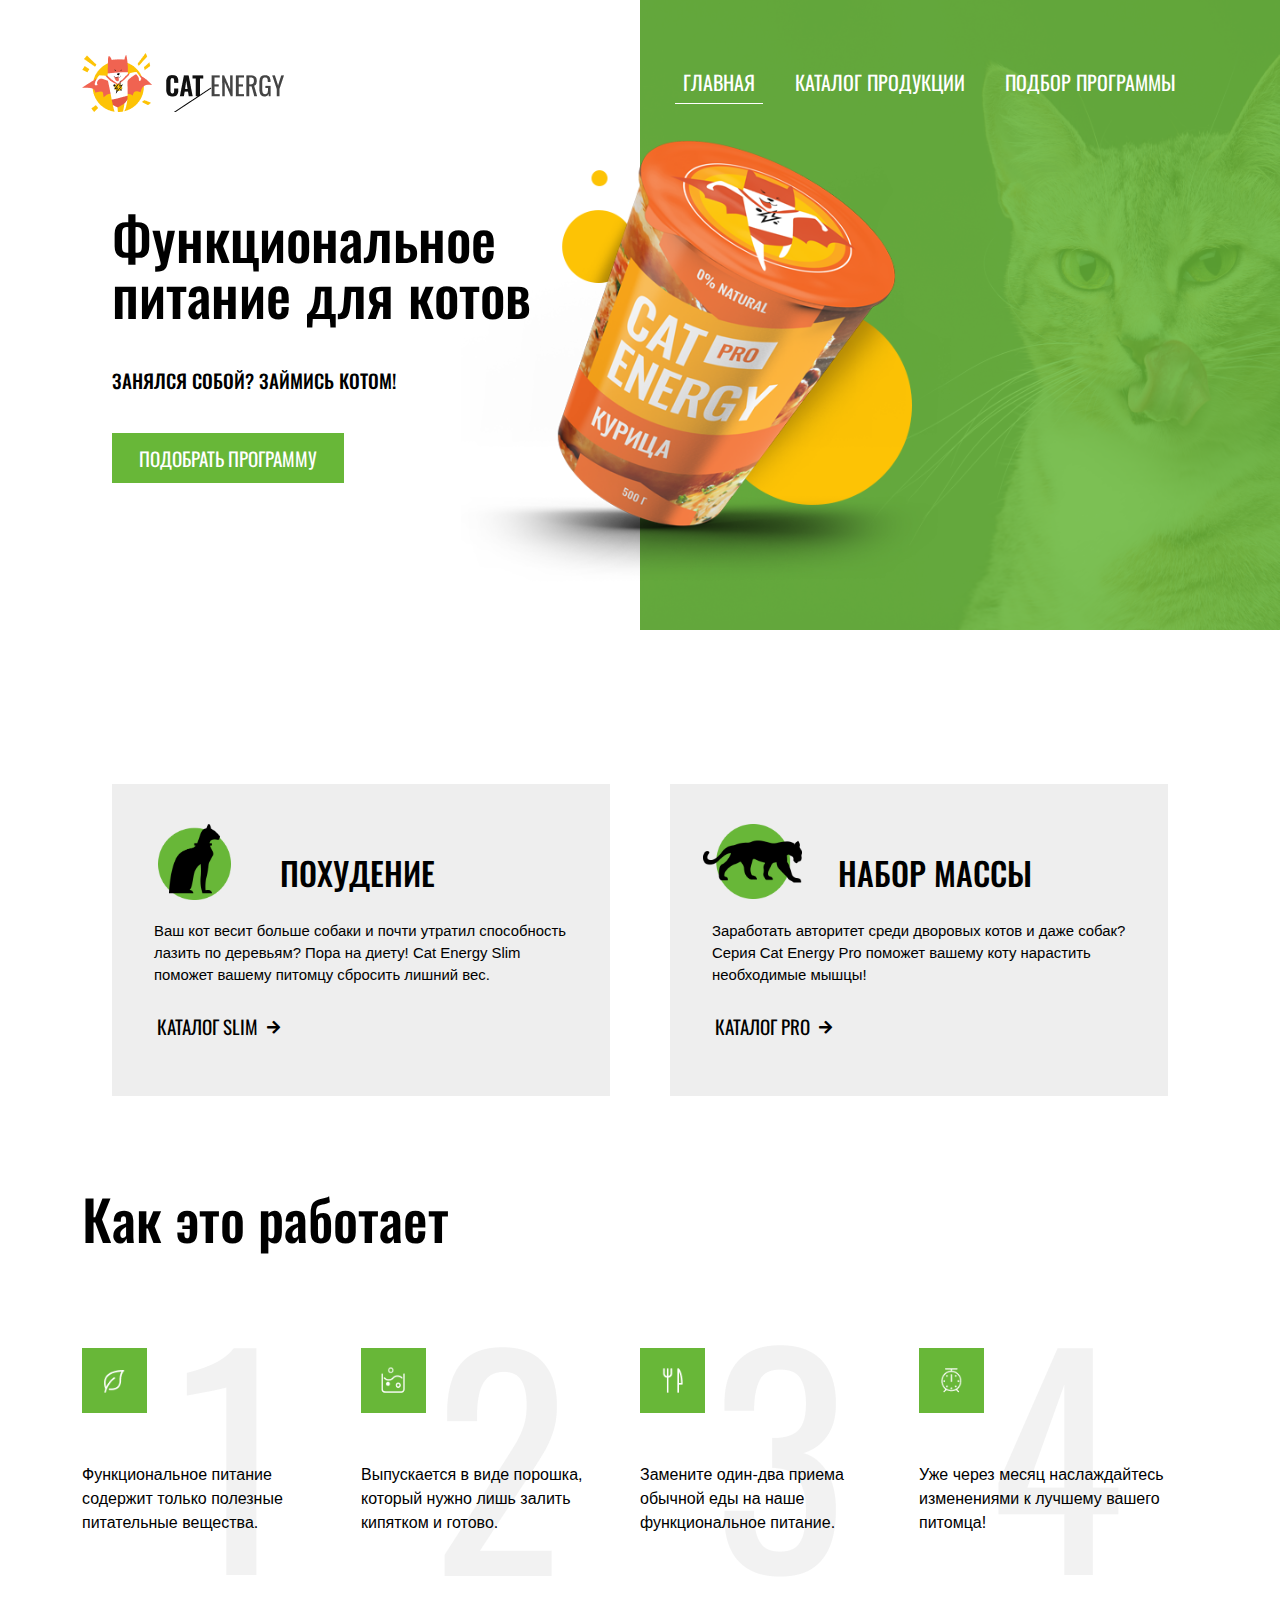
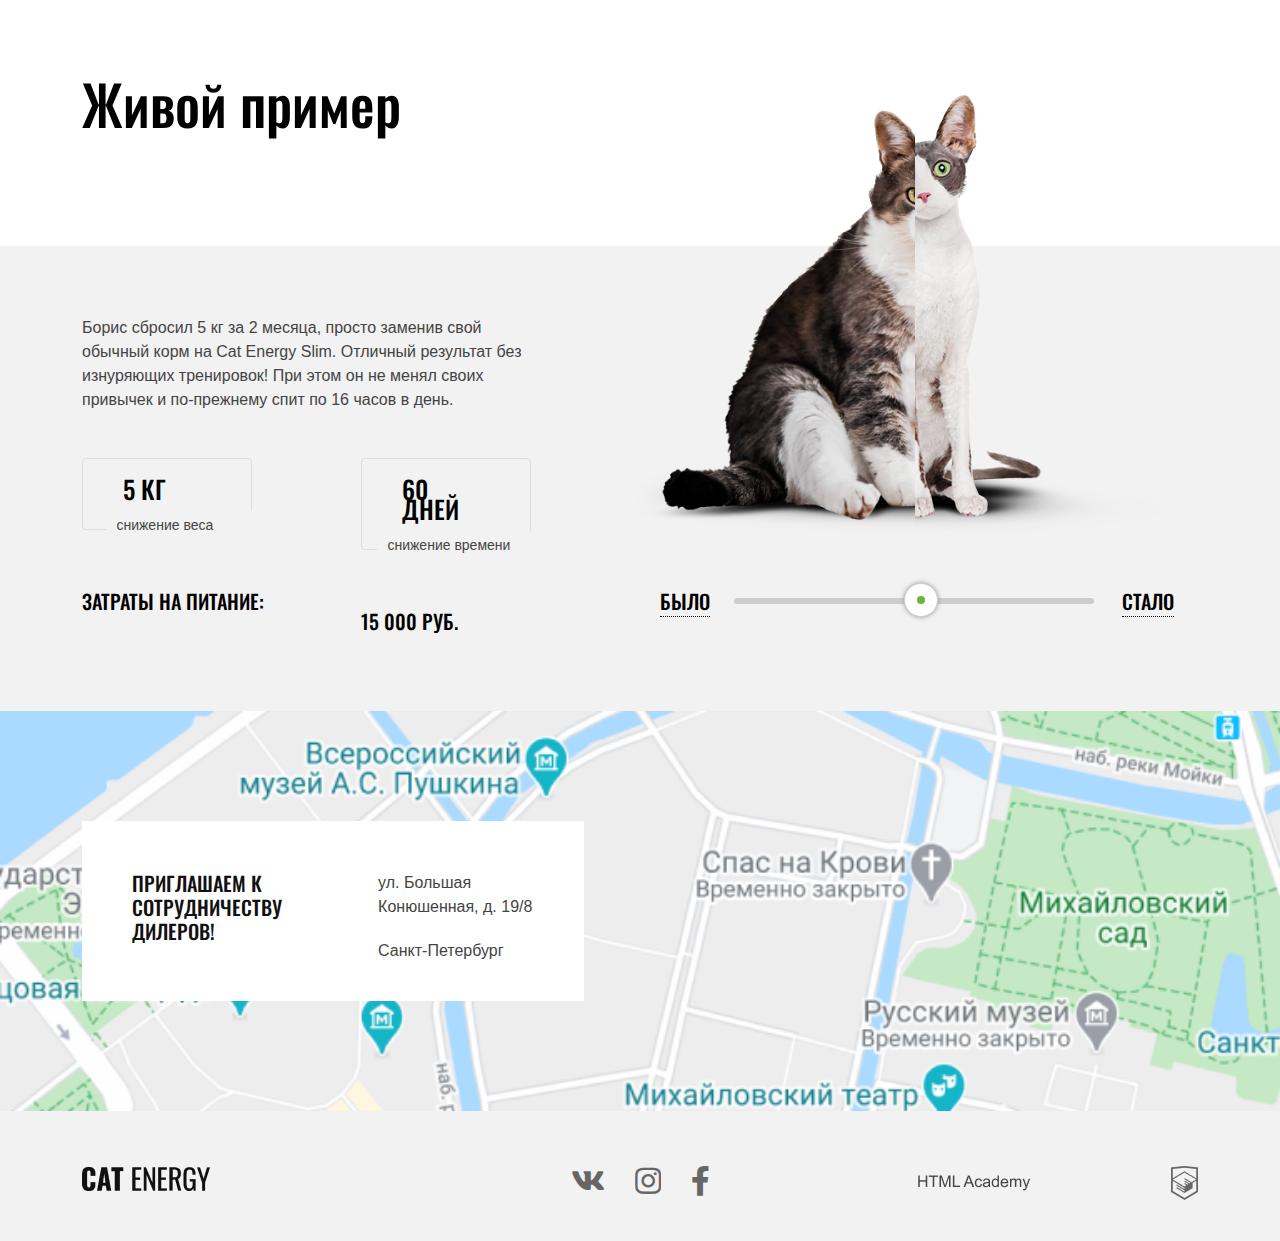
==== index.html @ 1ebdae08 "Initial commit" ====
<!DOCTYPE html>
<html lang="en">

<head>
    <meta charset="UTF-8">
    <meta http-equiv="X-UA-Compatible" content="IE=edge">
    <meta name="viewport" content="width=device-width, initial-scale=1.0">
    <title>Cat Energy</title>

    <link rel="shortcut icon" href="icon.ico" type="image/x-icon">

    <link rel="stylesheet" href="./fontawesome-free-5.15.3-web/css/all.min.css">
    <link rel="stylesheet" href="./aos/dist/aos.css">
    <link rel="stylesheet" href="./Bootstrap/css/bootstrap.min.css">
    <!-- <link rel="stylesheet" href="./css/style.css"> -->
    <link rel="stylesheet" href="./styles/main/main.css">
</head>

<body>

    <header>

        <!-- NAVIGATION BAR -->
        <nav id="nav" class="navbar navbar-expand-md navbar-light bg-light">
            <div class="container-fluid container ">

                <!-- Brand -->
                <a class="navbar-brand" href="#">
                    <img class="logo" src="./img/logo-desktop.png" alt="Free Frost">
                </a>

                <!-- Toggler/collapsibe Button -->
                <button class="navbar-toggler" type="button" data-bs-toggle="collapse" data-bs-target="#navbarNav"
                    aria-controls="navbarNav" aria-expanded="false" aria-label="Toggle navigation">
                    <div class="line-1"></div>
                    <div class="line-2"></div>
                    <div class="line-3"></div>
                </button>

                <div class="collapse navbar-collapse" id="navbarNav">
                    <ul class="navbar-nav">
                        <li class="nav-item active">
                            <a class="nav-link active" href="#"> главная </a>
                        </li>
                        <li class="nav-item">
                            <a class="nav-link" href="./catalog.html"> Каталог продукции </a>
                        </li>
                        <li class="nav-item">
                            <a class="nav-link" href="./forms.html"> подбор программы </a>
                        </li>

                    </ul>
                </div>

            </div>
        </nav>
        <!-- NAVIGATION BAR End -->
        <div class="clr"></div>

        <div class="col-md-6 header-info-block">
            <div class="container">
                <h1>
                    Функциональное <br>
                    питание для котов
                </h1>
                <h3>
                    Занялся собой? Займись котом!
                </h3>

                <button class="header-btn">подобрать программу</button>
            </div>
        </div>
        <div class="col-md-6 header-img-block">
            <img class="header-bg-cat" src="./img/header-bg-cat.png" alt="">

            <img class="header-cover" src="./img/header-cover.png" alt="">

            <img class="header-can" src="./img/index-can-tablet 1.png" alt="">
        </div>
        <div class="clr"></div>
    </header>

    <main>
        <div class="container">
            <div class="col-md-6 card-md-6">
                <div class="catalog-card">
                    <div class="container">
                        <div class="col-sm-3">
                            <img id="sitting-cat" src="./img/sitting-cat.png" alt="">
                        </div>
                        <div class="col-sm-9">
                            <h2>похудение</h2>
                        </div>
                        <p> Ваш кот весит больше собаки и почти утратил способность
                            лазить по деревьям? Пора на диету! Cat Energy Slim поможет
                            вашему питомцу сбросить лишний вес.</p>

                        <button> каталог slim <i class="fas fa-arrow-right"></i> </button>
                    </div>
                </div>
            </div>

            <div class="col-md-6 card-md-6">
                <div class="catalog-card">
                    <div class="container">
                        <div class="col-sm-3">
                            <img class="bars" src="./img/bars.png" alt="">
                        </div>
                        <div class="col-sm-9">
                            <h2>набор массы</h2>
                        </div>
                        <p> Заработать авторитет среди дворовых котов и даже собак?
                            Серия Cat Energy Pro поможет вашему коту нарастить
                            необходимые мышцы!</p>

                        <button> каталог pro <i class="fas fa-arrow-right"></i> </button>
                    </div>
                </div>
            </div>

            <div class="clr"></div>

            <h2>Как это работает</h2>

            <div class="col-md-3">
                <div class="card-md-3 card-md-3-1 ">
                    <img src="./img/leaf-sq.png" alt="">

                    <p>
                        Функциональное питание
                        содержит только полезные
                        питательные вещества.
                    </p>
                </div>
            </div>
            <div class="col-md-3">
                <div class="card-md-3 card-md-3-2">
                    <img src="./img/water-sq.png" alt="">

                    <p>
                        Выпускается в виде порошка,
                        который нужно лишь залить
                        кипятком и готово.
                    </p>
                </div>
            </div>
            <div class="col-md-3">
                <div class="card-md-3 card-md-3-3">
                    <img src="./img/knife-sq.png" alt="">

                    <p>
                        Замените один-два приема
                        обычной еды на наше
                        функциональное питание.
                    </p>
                </div>
            </div>
            <div class="col-md-3">
                <div class="card-md-3 card-md-3-4">
                    <img src="./img/clock-sq.png" alt="">

                    <p>
                        Уже через месяц наслаждайтесь
                        изменениями к лучшему
                        вашего питомца!
                    </p>
                </div>
            </div>

            <div class="clr"></div>

            <h2>Живой пример</h2>

        </div>

        <div class="subfooter">
            <div class="container">

                <div class="col-md-6 block-1">
                    <p>
                        Борис сбросил 5 кг за 2 месяца, просто заменив свой
                        обычный корм на Cat Energy Slim. Отличный результат
                        без изнуряющих тренировок! При этом он не менял своих
                        привычек и по-прежнему спит по 16 часов в день.
                    </p>

                    <div class="subfooter-h3">
                        <h3 class="h3">5 КГ</h3>
                        <p class="snijeniye-vesa-p">снижение веса</p>
                        <h4>ЗАТРАТЫ НА ПИТАНИЕ:</h4>

                    </div>
                    <div class="subfooter-h3">
                        <h3>60 ДНЕЙ</h3>
                        <p>снижение времени</p>
                        <h4 class="subfooter-h4">15 000 РУБ.</h4>
                    </div>
                </div>

                <div class="col-md-6 half-cats-block">
                    <img class="half-cats" src="./img/half-cats-tablet.png" alt="">

                    <h4 class="bilo">было</h4>

                    <div class="line">
                    </div>
                    <div class="circle">
                        <div class="dot"></div>
                    </div>
                    <h4>стало</h4>

                </div>

            </div>
        </div>

        <div class="clr"></div>

        <div class="map">
            <div class="container">
                <div class="col-md-6">
                    <div class="map-card">
                        <h4>
                            приглашаем
                            к сотрудничеству
                            дилеров!
                        </h4>
                        <p>
                            ул. Большая
                            Конюшенная, д. 19/8
                        </p>
                        <p>Санкт-Петербург</p>
                    </div>
                </div>
                <img class="map-pin" src="./img/map pin.png.png" alt="">
            </div>
        </div>
        <div class="clr"></div>
    </main>

    <footer class="footer">
        <div class="container">
            <div class="col-md-4">
                <img src="./img/footer-logo 2.png" alt="">
            </div>
            <div class="col-md-4 footer-icon-block">
                <div class="icons">
                    <a href="#!">
                        <i class="fab fa-vk"></i>
                    </a>
                    <a href="#!">
                        <i class="fab fa-instagram"></i>
                    </a>
                    <a href="#!">
                        <i class="fab fa-facebook-f"></i>
                    </a>
                </div>
            </div>
            <div class="col-md-4 footer-logo-block">
                <img src="./img/logo_html.png" alt="">
            </div>
        </div>
    </footer>

    <script src="./aos/dist/aos.js"></script>
    <script src="./Bootstrap/js/bootstrap.min.js"></script>
    <script src="./js/main.js"></script>
</body>

</html>
---- styles/main/main.css ----
@import url("https://fonts.googleapis.com/css2?family=Oswald&display=swap");
* {
  font-family: Arial, Helvetica, sans-serif;
  margin: 0;
  padding: 0;
  -webkit-box-sizing: border-box;
          box-sizing: border-box;
  overflow-x: hidden !important;
}

html,
body {
  overflow-x: hidden !important;
}

body {
  font-family: 'Oswald', sans-serif !important;
  background-color: #fff;
  color: #000000 !important;
}

.col-md-3,
.col-md-4,
.col-md-6,
.col-md-9,
.col-sm-3,
.col-sm-6,
.col-sm-9 {
  float: left;
}

.clr {
  clear: both;
}

a {
  text-decoration: none !important;
}

/* ====  SCROLLBAR === */
::-webkit-scrollbar {
  width: 8px;
}

/* Track */
::-webkit-scrollbar-track {
  background: #F2F2F2;
}

/* Handle */
::-webkit-scrollbar-thumb {
  background: #6cf218;
  border-radius: 3.5px;
  -webkit-box-shadow: 0 0 5px #444444;
          box-shadow: 0 0 5px #444444;
}

/* Handle on hover */
::-webkit-scrollbar-thumb:hover {
  background: #68B738;
  cursor: pointer;
  -webkit-transition: 0.3s ease;
  transition: 0.3s ease;
}

.navbar-expand-md .navbar-nav {
  -webkit-box-orient: horizontal !important;
  -webkit-box-direction: normal !important;
      -ms-flex-direction: row !important;
          flex-direction: row !important;
}

#nav {
  width: 100%;
  background: transparent !important;
  position: absolute;
  z-index: 2;
}

.navbar-brand {
  margin: 40px auto;
  -webkit-transition: .3s ease;
  transition: .3s ease;
}

.navbar-brand:hover {
  opacity: .8;
}

.navbar-brand:focus {
  opacity: .6;
}

#navbarNav {
  margin-left: 36%;
}

.nav-link {
  text-transform: uppercase;
  color: #fff !important;
  font-family: 'Oswald', sans-serif;
  font-size: 20px;
  line-height: 30px;
  margin: 0 18px;
  -webkit-transition: .3s ease;
  transition: .3s ease;
}

.nav-link.active {
  border-bottom: 2px solid #fff;
}

.nav-link:hover {
  opacity: .6;
}

.line-1,
.line-2,
.line-3 {
  -webkit-transition: .3s ease;
  transition: .3s ease;
  width: 28px;
  height: 2px;
  background-color: #000000;
  margin: 7px 0;
}

h1 {
  font-size: 60px;
  font-family: 'Oswald', sans-serif;
  line-height: 60px;
  padding: 225px 0 40px 190px;
}

.col-md-6 h3 {
  font-size: 20px;
  font-family: 'Oswald', sans-serif;
  line-height: 20px;
  text-transform: uppercase;
  padding: 0 0 50px 190px;
}

.header-btn {
  color: #fff;
  cursor: pointer;
  font-size: 20px;
  line-height: 20px;
  font-family: 'Oswald', sans-serif;
  padding: 14px 26px;
  text-transform: uppercase;
  border: 1px solid #68B738;
  background-color: #68B738;
  margin: 0 0 0 190px;
  -webkit-transition: .3s ease;
  transition: .3s ease;
}

.header-btn:hover {
  background-color: #fff;
  color: #68B738;
}

.col-md-6 img {
  width: 100%;
  height: 690px;
}

.header-cover {
  margin-top: -715px;
}

.header-can {
  position: absolute;
  width: 550px !important;
  height: auto !important;
  z-index: 2;
  top: 180px;
  left: 39%;
}

/* Main Part Starts here */
main {
  margin-top: 100px;
}

.card-md-6 {
  padding: 30px;
}

.catalog-card {
  position: relative;
  background-color: #eee;
  padding: 40px 15px 50px;
}

.catalog-card > div > p {
  width: 100%;
  font-size: 16px;
  line-height: 24px;
  padding: 20px 40px;
  margin: 0;
}

.catalog-card > div > button {
  font-size: 20px;
  line-height: 24px;
  text-transform: uppercase;
  font-family: 'Oswald', sans-serif;
  padding: 8px 30px 8px 0;
  margin: 0 40px;
  background-color: transparent;
  border: none;
  outline: none;
  -webkit-transition: .3s ease;
  transition: .3s ease;
}

.catalog-card > div > button:hover .fa-arrow-right {
  padding: 0 0px 0 20px;
}

.catalog-card > div > button:focus {
  opacity: .6;
}

.fa-arrow-right {
  font-size: 15px;
  padding: 0 15px 0 5px;
  -webkit-transition: .3s ease;
  transition: .3s ease;
}

.col-sm-3 > img {
  height: auto !important;
  width: 90% !important;
  display: block;
  margin: 0 auto;
}

#sitting-cat {
  width: 65% !important;
}

.col-sm-9 > h2 {
  padding: 30px 0 0 30px;
  text-transform: uppercase;
  overflow: hidden;
  font-family: 'Oswald', sans-serif;
}

main > div > h2 {
  margin: 50px 0;
  padding: 15px 0;
  font-size: 60px;
  line-height: 60px;
  overflow: hidden;
  font-family: 'Oswald', sans-serif;
}

.card-md-3 {
  background-repeat: no-repeat;
  background-position: center center;
  height: 300px;
}

.card-md-3 > img {
  width: 65px;
  margin: 37px 0;
}

.card-md-3 > p {
  line-height: 24px;
  color: #000;
  margin: 13px 0 0;
  width: 75%;
}

.card-md-3-1 {
  background-image: url(../../img/1.png);
}

.card-md-3-2 {
  background-image: url(../../img/2.png);
}

.card-md-3-3 {
  background-image: url(../../img/3.png);
}

.card-md-3-4 {
  background-image: url(../../img/4.png);
}

/* Subfooter */
.subfooter {
  /* height: 450px; */
  background: #F2F2F2;
  margin-top: 50px;
}

.block-1 {
  /* Subfooter > block-1 */
  padding: 70px 0;
}

.block-1 p {
  width: 70%;
  color: #444444;
  font-size: 16px;
  line-height: 24px;
}

.subfooter-h3 {
  width: 50%;
  float: left;
  margin-top: 30px;
}

.subfooter-h3 > h3 {
  margin: 0;
  width: 170px;
  font-size: 30px;
  border-radius: 4px;
  display: inline-block;
  padding: 20px 33px 30px;
  border: 1px solid #ddd;
  font-family: 'Oswald', sans-serif;
}

.subfooter-h3 > p {
  font-size: 14px;
  background-color: #F2F2F2;
  margin: -20px 0 50px -158px;
  padding: 2px 10px;
  display: -webkit-inline-box;
  display: -ms-inline-flexbox;
  display: inline-flex;
}

.subfooter-h3 > h4 {
  font-size: 20px;
  font-family: 'Oswald', sans-serif;
  overflow: hidden;
}

.h3 {
  /* subfooter > h3 '5 KG' */
  padding: 20px 60px 30px !important;
}

.snijeniye-vesa-p {
  margin: -20px 0 50px -150px !important;
}

.half-cats-block > h4 {
  font-size: 20px;
  line-height: 30px;
  margin: 340px 20px 0;
  display: inline-block;
  text-transform: uppercase;
  border-bottom: 1px dotted #000;
  font-family: 'Oswald', sans-serif;
}

.bilo {
  margin: 340px 20px 0 70px !important;
}

.line {
  width: 360px;
  height: 6px;
  border-radius: 6px;
  display: inline-block;
  background-color: #CDCDCD;
  margin-bottom: 13px;
}

.circle {
  width: 34px;
  height: 34px;
  border-radius: 50%;
  display: inline-block;
  background-color: #fff;
  border: 1px solid #CDCDCD;
  -webkit-box-shadow: 0 0 5px #999;
          box-shadow: 0 0 5px #999;
  margin: 0 160px 0 -195px;
}

.dot {
  width: 8px;
  height: 8px;
  margin: 12px auto;
  border-radius: 50%;
  background-color: #68B738;
}

.half-cats {
  position: absolute;
  margin: -180px 0 0;
  width: 650px !important;
  height: auto !important;
}

.map {
  height: 400px;
  background-repeat: no-repeat;
  background-size: cover;
  background-image: url(../../img/tablet-map.png);
}

.map-card {
  width: 90%;
  height: 180px;
  background-color: #fff;
  margin-top: 110px;
}

.map-card > h4 {
  width: 50%;
  float: left;
  color: #111;
  font-size: 20px;
  overflow: hidden;
  padding: 50px 50px 0;
  text-transform: uppercase;
  font-family: 'Oswald', sans-serif;
}

.map-card > p {
  color: #444444;
  padding: 50px 60px 20px 70px;
  margin-bottom: -50px;
}

.map-pin {
  display: none;
}

/* Main Part Ends here */
/* Footer */
footer {
  height: 150px;
  background-color: #F2F2F2;
  padding: 55px 0;
}

.icons {
  display: -webkit-box;
  display: -ms-flexbox;
  display: flex;
  -webkit-box-pack: center;
      -ms-flex-pack: center;
          justify-content: center;
}

.icons > a > i {
  color: #666666;
  font-size: 30px;
  margin: 0 15px;
  -webkit-transition: 0.3s ease;
  transition: 0.3s ease;
}

.icons > a > i:hover {
  color: #68B738;
}

.icons > a > i:focus {
  color: #111;
}

.footer-logo-block {
  display: -webkit-box;
  display: -ms-flexbox;
  display: flex;
  -webkit-box-pack: end;
      -ms-flex-pack: end;
          justify-content: flex-end;
}

/* Footer End */
/* Desktop version end */
/* --- RESPONSIVE --- */
/* desktop -v */
/* min-width: 1200px */
@media only screen and (max-width: 1399px) {
  /* Navbar */
  #navbarNav {
    margin-left: 34%;
  }
  .nav-link {
    font-size: 20px;
    line-height: 25px;
    margin: 0 12px;
  }
  .nav-link.active {
    border-bottom: 1px solid #fff;
  }
  /* Home */
  h1 {
    font-size: 56px;
    line-height: 56px;
    padding: 210px 0 40px 100px;
  }
  .col-md-6 h3 {
    font-size: 19px;
    padding: 0 0 35px 100px;
  }
  .col-md-6 img {
    width: 100%;
    height: 630px;
  }
  .header-btn {
    font-size: 19px;
    margin: 0 0 0 100px;
  }
  .header-cover {
    margin-top: -656px;
  }
  .header-can {
    width: 490px !important;
    top: 140px;
    left: 36%;
  }
  .catalog-card > div > p {
    font-size: 14.9px;
    line-height: 22px;
    padding: 20px 15px;
  }
  .catalog-card > div > button {
    font-size: 19px;
    margin: 0 18px;
  }
  main > div > h2 {
    font-size: 55px;
    line-height: 55px;
    overflow: hidden !important;
  }
  .card-md-3 > p {
    width: 90%;
  }
  .subfooter-h3 h3 {
    font-size: 25px !important;
    padding: 20px 40px 30px !important;
  }
  .block-1 > p {
    width: 80%;
  }
  .half-cats {
    margin: -170px 0 0 -25px;
    width: 600px !important;
  }
  .bilo {
    margin: 340px 20px 0 !important;
  }
  .map-card > p {
    padding: 50px 45px 20px;
  }
  footer {
    overflow: hidden;
    height: 130px;
    padding: 55px 0;
  }
}

/* desktop -v end*/
/* netbook -v */
@media only screen and (max-width: 1199px) {
  .navbar-brand {
    padding: 0 50px 0 0 !important;
  }
  #navbarNav {
    margin-left: 25%;
  }
  .nav-link {
    font-size: 18px;
    margin: 0px 5px;
  }
  /* home */
  h1 {
    font-size: 50px;
    line-height: 50px;
    padding: 200px 0 40px 50px;
  }
  .col-md-6 h3 {
    font-size: 18px;
    padding: 0 0 30px 50px;
  }
  .col-md-6 img {
    height: 570px;
  }
  .header-btn {
    font-size: 18px;
    margin: 0 0 0 50px;
  }
  .header-can {
    width: 475px !important;
    top: 130px;
    left: 35%;
  }
  .header-cover {
    margin-top: -596px;
  }
  /* MAIN */
  main {
    margin-top: 70px;
  }
  .card-md-6 {
    padding: 20px 15px;
  }
  .catalog-card {
    padding: 20px 10px 30px;
  }
  #sitting-cat {
    width: 71% !important;
  }
  .col-sm-3 {
    width: 30% !important;
  }
  .col-sm-3 > img {
    width: 100% !important;
  }
  .col-sm-9 {
    width: 70% !important;
  }
  .catalog-card > div > p {
    font-size: 13.5px;
    line-height: 21px;
    padding: 20px 10px;
  }
  .card-md-3 > p {
    width: 95%;
  }
  .block-1 {
    padding: 50px 0;
  }
  .block-1 > p {
    width: 90%;
  }
  .half-cats {
    margin: -130px 0 0 -34px;
    width: 520px !important;
  }
  .half-cats-block > h4 {
    margin: 320px 15px 0;
  }
  .bilo {
    margin: 300px 15px 0 !important;
  }
  .line {
    width: 290px;
  }
  .circle {
    width: 30px;
    height: 30px;
    margin: 0 130px 0 -165px;
  }
  .dot {
    margin: 10px auto;
  }
  .map-card > h4 {
    padding: 50px 40px 0;
  }
  .map-card > p {
    padding: 50px 25px 20px;
  }
}

/* netbook -v end*/
@media only screen and (max-width: 991px) {
  .navbar-brand {
    margin: 13px 0;
    padding: 0 !important;
  }
  .logo {
    width: 75%;
  }
  #navbarNav {
    margin-left: 6%;
  }
  .nav-link {
    -webkit-transition: .3s ease;
    transition: .3s ease;
    color: #000000 !important;
  }
  .nav-link.active {
    border-bottom: 1px solid #68B738;
  }
  .col-md-6 {
    width: 100%;
  }
  .col-md-6 h3 {
    font-size: 20px;
    padding: 0 0 50px 100px;
  }
  h1 {
    font-size: 60px;
    line-height: 60px;
    padding: 140px 0 40px 100px;
  }
  .header-btn {
    font-size: 20px;
    margin: 0 0 430px 100px;
  }
  .header-cover,
  .header-bg-cat {
    display: none;
  }
  .header-can {
    width: 575px !important;
    top: 470px;
    left: 15%;
  }
  #sitting-cat {
    width: 25% !important;
    position: absolute;
    right: 40px;
    top: 70px;
  }
  .col-sm-3 > img {
    position: absolute;
    right: 15px;
    top: 70px;
    width: 33% !important;
  }
  .col-sm-9 > h2 {
    padding: 30px 0 0 50px;
    font-size: 36px;
  }
  .catalog-card > div > p {
    font-size: 16px;
    line-height: 24px;
    padding: 20px 50px;
    width: 76%;
  }
  .catalog-card > div > button {
    font-size: 20px;
    line-height: 30px;
    margin: 15px 50px;
  }
  main > div > h2 {
    font-size: 60px;
    line-height: 60px;
    margin: 50px 15px;
  }
  .col-md-3 {
    width: 50%;
    padding: 15px;
  }
  .col-md-3 img {
    width: 80px;
  }
  .card-md-3 > p {
    width: 77%;
  }
  .subfooter {
    position: relative;
    background-color: transparent;
  }
  .subfooter-h3 {
    width: 33%;
  }
  .subfooter-h3 > p {
    background-color: #fff;
  }
  .subfooter-h3 > h4 {
    position: absolute;
    top: 120px;
    right: 50px;
  }
  .subfooter-h3 .subfooter-h4 {
    top: 150px;
  }
  .block-1 {
    padding: 0px 0 90px;
  }
  .half-cats {
    margin: -130px 0 0 12.5%;
  }
  .half-cats-block > h4 {
    margin: 300px 15px 60px;
  }
  .bilo {
    margin: 0 15px 60px !important;
  }
  .line {
    width: 75%;
    margin: 0px 0 70px;
  }
  .circle {
    margin: 0 33% 58px -38%;
  }
  .map {
    height: 580px;
    position: relative;
    background-position: bottom right;
  }
  .map-card {
    position: absolute;
    width: 100%;
    top: 0;
    left: 0%;
    margin: 0;
  }
  .map-card > h4 {
    width: 27%;
  }
  .map-card > p {
    width: 27%;
    margin-left: 69%;
    text-align: right;
  }
  .map-pin {
    position: absolute;
    display: block;
    top: 300px;
    left: 30%;
  }
  .icons > a > i {
    font-size: 26px;
    margin: 0 10px;
  }
}

@media only screen and (max-width: 767px) {
  #nav {
    background: #fff !important;
    z-index: 3;
  }
  .logo {
    width: 100%;
  }
  .navbar-toggler {
    padding: 0.25rem 0.75rem;
    border-radius: 0.3rem;
    -webkit-box-shadow: none !important;
            box-shadow: none !important;
    border: 1px solid #fff !important;
    overflow: hidden;
    -webkit-transition: .3s ease;
    transition: .3s ease;
  }
  .navbar-toggler:hover {
    border: 1px solid #68B738 !important;
  }
  .navbar-toggler:hover > .line-1 {
    -webkit-transform: rotate(-20deg) translate(-3px, 3px);
            transform: rotate(-20deg) translate(-3px, 3px);
  }
  .navbar-toggler:hover > .line-2 {
    -webkit-transform: translateX(5px);
            transform: translateX(5px);
  }
  .navbar-toggler:hover > .line-3 {
    -webkit-transform: rotate(20deg) translate(-3px, -3px);
            transform: rotate(20deg) translate(-3px, -3px);
  }
  .navbar-toggler.active {
    border: 1px solid #000000 !important;
  }
  .navbar-toggler.active > .line-1 {
    -webkit-transform: rotate(-45deg) translate(-6px, 6px);
            transform: rotate(-45deg) translate(-6px, 6px);
  }
  .navbar-toggler.active > .line-2 {
    -webkit-transform: translateX(35px);
            transform: translateX(35px);
    opacity: 0;
  }
  .navbar-toggler.active > .line-3 {
    -webkit-transform: rotate(45deg) translate(-6px, -6px);
            transform: rotate(45deg) translate(-6px, -6px);
  }
  .navbar-nav {
    display: block;
  }
  .nav-item {
    text-align: center;
  }
  .header-info-block {
    top: 100px;
    position: absolute;
    z-index: 2;
  }
  h1 {
    font-size: 50px;
    line-height: 50px;
    padding: 40px 0 40px;
    text-align: center;
    color: #fff;
  }
  .col-md-6 h3 {
    font-size: 19px;
    padding: 0 0 50px;
    color: #fff;
    text-align: center;
  }
  .header-img-block {
    overflow: hidden;
  }
  .header-can {
    top: 340px;
    width: 64% !important;
  }
}

@media only screen and (max-width: 767px) and (max-width: 700px) {
  .header-can {
    width: 70% !important;
  }
}

@media only screen and (max-width: 767px) and (max-width: 638px) {
  .header-can {
    width: 77% !important;
    left: 10%;
  }
}

@media only screen and (max-width: 767px) {
  .header-cover,
  .header-bg-cat {
    display: block;
  }
  .header-btn {
    margin: 420px auto 0;
    width: 100%;
  }
  main {
    margin-top: 310px;
  }
  .card-md-6 {
    padding: 20px 0;
  }
  .col-sm-3 > img {
    width: 90% !important;
    position: static;
  }
  #sitting-cat {
    position: static;
    width: 85px !important;
    right: 30px;
    top: 70px;
  }
  .col-sm-9 > h2 {
    padding: 27px 0 0 30px;
    font-size: 27px;
  }
  .catalog-card > div > p {
    padding: 20px 30px 10px;
    width: 100%;
  }
  .catalog-card > div > button {
    font-size: 20px;
    line-height: 30px;
    margin: 0px 30px;
  }
  main > div > h2 {
    font-size: 48px;
    line-height: 48px;
    margin: 20px 0px;
  }
  .card-md-3-1,
  .card-md-3-2,
  .card-md-3-3,
  .card-md-3-4 {
    height: auto;
    background-image: none;
  }
  .card-md-3-1 > p,
  .card-md-3-2 > p,
  .card-md-3-3 > p,
  .card-md-3-4 > p {
    float: right;
    padding-right: 60px;
  }
  .col-md-3 {
    width: 100%;
    padding: 10px 0;
  }
  .col-md-3 img {
    width: 70px;
    margin: 0;
  }
  .subfooter {
    background-color: #F2F2F2;
    margin-top: 0;
    padding: 30px 0;
  }
  .subfooter-h3 {
    width: 45%;
  }
  .subfooter-h3 > h3 {
    color: #000000;
  }
  .subfooter-h3 > p {
    background-color: #F2F2F2;
    margin: -20px 0 25px -158px;
  }
  .subfooter-h3 > h4 {
    position: static;
  }
  .snijeniye-vesa-p {
    margin: -20px 0 25px -150px !important;
  }
  .line {
    width: 66%;
    margin: 0px 0 40px;
  }
  .half-cats-block > h4 {
    margin: 330px 15px 30px;
  }
  .bilo {
    margin: 0 15px 30px !important;
  }
  .circle {
    margin: 0 33% 30px -38%;
  }
  .half-cats {
    margin: -70px auto 0;
    width: 500px !important;
  }
  .map {
    height: 470px;
  }
  .map-pin {
    display: none;
  }
  .map-card {
    height: 110px;
    overflow: hidden;
  }
  .map-card > h4 {
    width: 40%;
    padding: 20px 60px 0;
  }
  .map-card > p {
    padding: 15px 25px 45px;
    width: 33%;
    margin-left: 63%;
  }
}

@media only screen and (max-width: 767px) and (max-width: 620px) {
  .map-card > h4 {
    width: 42%;
  }
  .map-card > p {
    width: 36%;
    margin-left: 60%;
  }
}

@media only screen and (max-width: 767px) {
  footer {
    height: auto;
    padding: 10px 0;
  }
  .col-md-4 {
    width: 100%;
    padding: 25px 0;
    display: -webkit-box;
    display: -ms-flexbox;
    display: flex;
    -webkit-box-pack: center;
        -ms-flex-pack: center;
            justify-content: center;
    -webkit-box-align: center;
        -ms-flex-align: center;
            align-items: center;
  }
  .footer-icon-block {
    border-top: 1px solid #D9D9D9;
    border-bottom: 1px solid #D9D9D9;
  }
  .icons > a > i {
    margin: 0 20px;
  }
}

@media only screen and (max-width: 576px) {
  .header-can {
    width: 85% !important;
    left: 3%;
  }
  .col-sm-3 > img {
    width: 100% !important;
  }
  #sitting-cat {
    width: 76% !important;
  }
  .card-md-3 > p {
    padding-right: 0;
  }
  .subfooter-h3 > h4 {
    text-align: center;
  }
  .subfooter-h3 > h3 {
    margin: 0 0 0 33px;
  }
  .half-cats {
    width: 70% !important;
    margin-left: 10%;
  }
  .half-cats-block > h4,
  .bilo {
    margin: 250px 15px 0 !important;
    font-size: 16px;
  }
  .line {
    width: 70%;
    margin: 0px 0 13px;
  }
  .circle {
    margin: 0 30% 1px -39%;
  }
  .map-card > h4 {
    width: 33%;
    padding: 20px 0 0 4%;
    font-size: 19px;
  }
  .map-card > p {
    width: 35%;
    margin-left: 66%;
    padding: 20px 20px 35px 0;
    font-size: 15px;
  }
}

@media only screen and (max-width: 576px) and (max-width: 490px) {
  h1 {
    font-size: 40px;
    line-height: 40px;
    padding: 50px 0 40px;
  }
  .col-md-6 h3 {
    font-size: 16px;
  }
  .header-can {
    width: 90% !important;
    left: 2%;
    top: 320px;
  }
  .header-btn {
    margin: 365px auto 0;
  }
  main {
    margin-top: 250px;
  }
  .col-sm-9 > h2 {
    font-size: 24px;
  }
  .catalog-card > div > p {
    padding: 20px 0px 10px;
  }
  .catalog-card > div > button {
    margin: 0;
  }
  main > div > h2 {
    font-size: 36px;
    line-height: 36px;
  }
  .card-md-3 > p {
    line-height: 22px;
    font-size: 16px;
    padding: 0;
    margin: 0;
    width: 75%;
  }
  .subfooter-h3 > p {
    font-size: 13px;
    line-height: 13px;
    text-align: center;
    width: 100%;
    padding: 0px 15px 0 30px;
    overflow: hidden;
  }
  .subfooter-h3 > h4 {
    font-size: 16px;
    text-align: center;
  }
  .subfooter-h3 h3 {
    font-size: 22px !important;
    padding: 15px 0px 20px !important;
    margin: 0 0 0 10px;
    width: 135px;
  }
  .half-cats {
    width: 85% !important;
    margin-left: 8%;
  }
  .half-cats-block > h4,
  .bilo {
    margin: 250px 5px 0 !important;
  }
  .map-card > h4 {
    width: 40%;
    padding: 23px 0 0 4%;
    font-size: 18px;
  }
  .map-card > p {
    width: 43%;
    margin-left: 55%;
    line-height: 15px;
    padding: 25px 20px 35px 0;
  }
}

@media only screen and (max-width: 576px) and (max-width: 399px) {
  .header-can {
    width: 100% !important;
    left: -5%;
  }
  .header-btn {
    margin: 325px auto 0;
  }
  main {
    margin-top: 210px;
  }
  .col-sm-9 > h2 {
    padding: 20px 0 0 20px;
    font-size: 22px;
  }
  .subfooter-h3 h3 {
    width: 120px;
  }
  .subfooter-h3 > p {
    padding: 0px 0px 0 32px;
  }
  .half-cats {
    width: 90% !important;
    margin-left: 4%;
  }
  .half-cats-block > h4,
  .bilo {
    margin: 220px 0px 0 !important;
  }
  .map-card > h4 {
    font-size: 16px;
  }
  .map-card > p {
    width: 43%;
    font-size: 13px;
  }
}

/* --- RESPONSIVE END --- */
/*# sourceMappingURL=main.css.map */
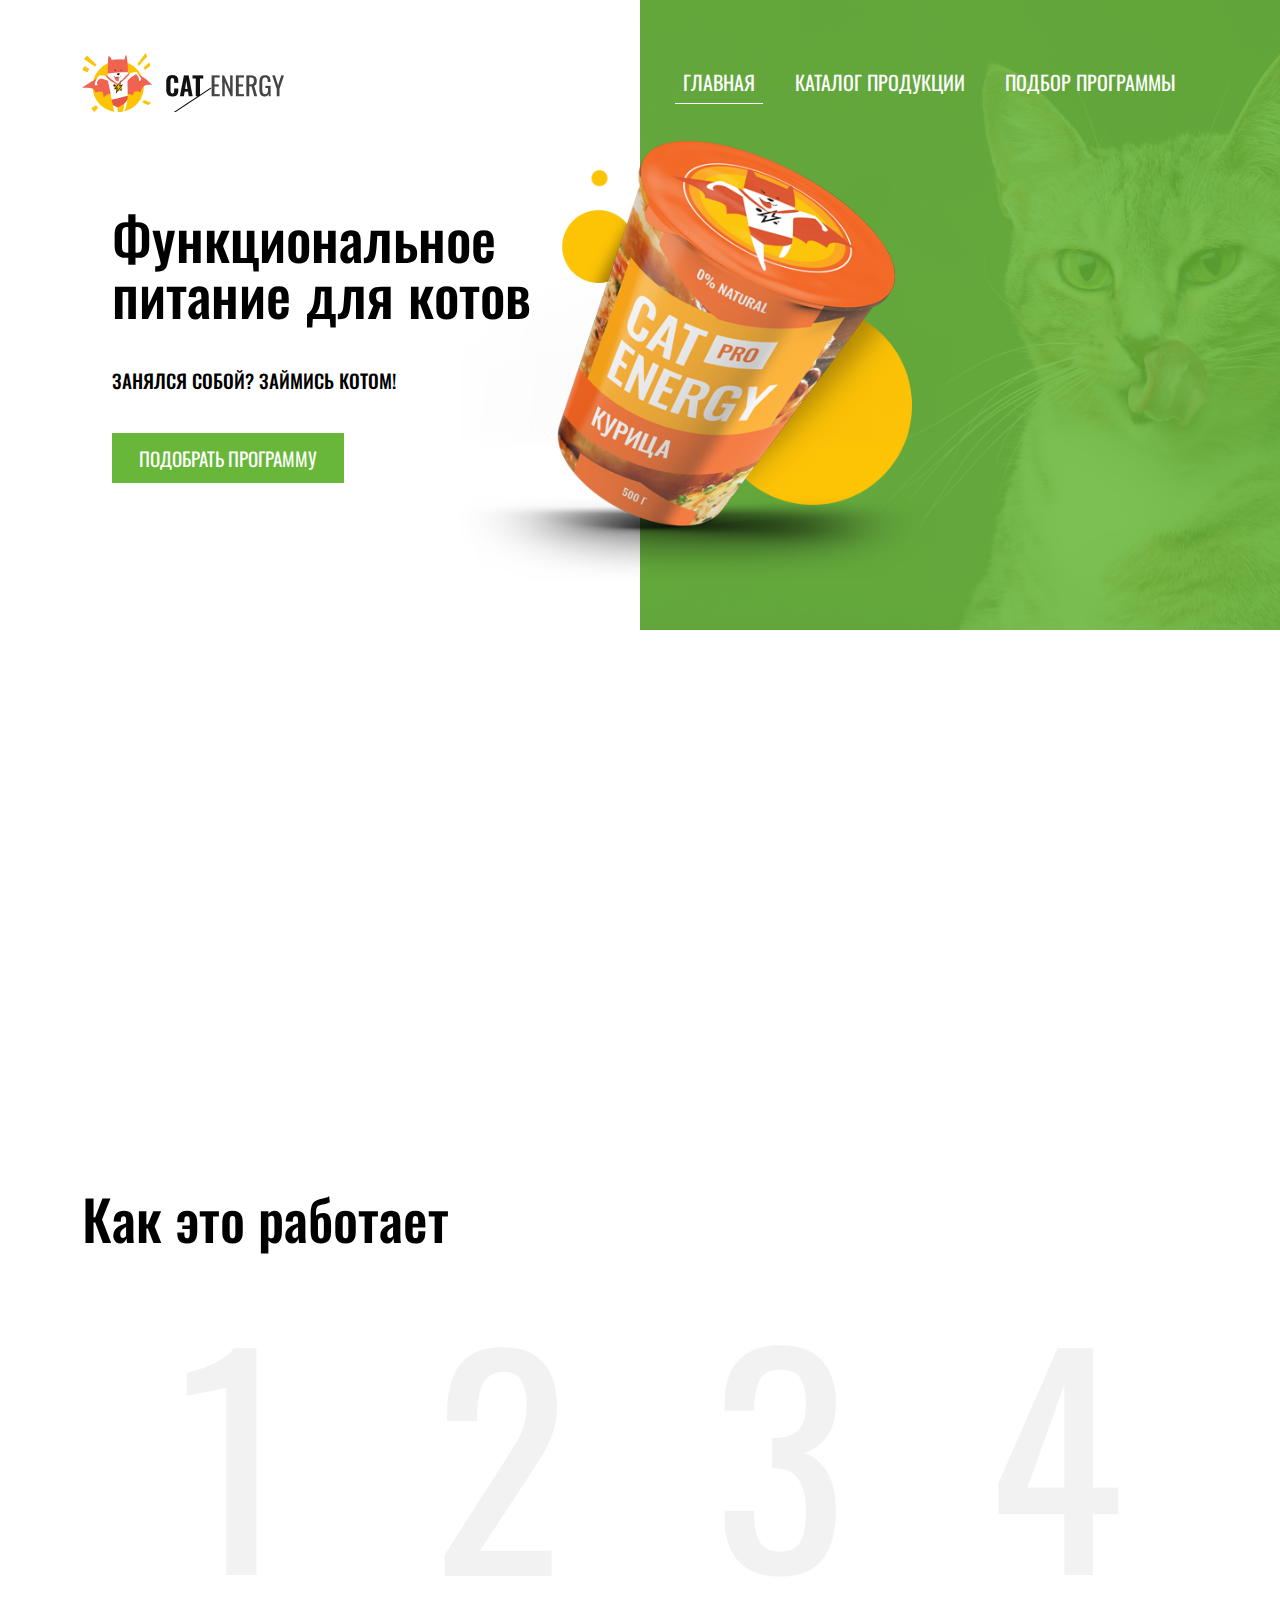
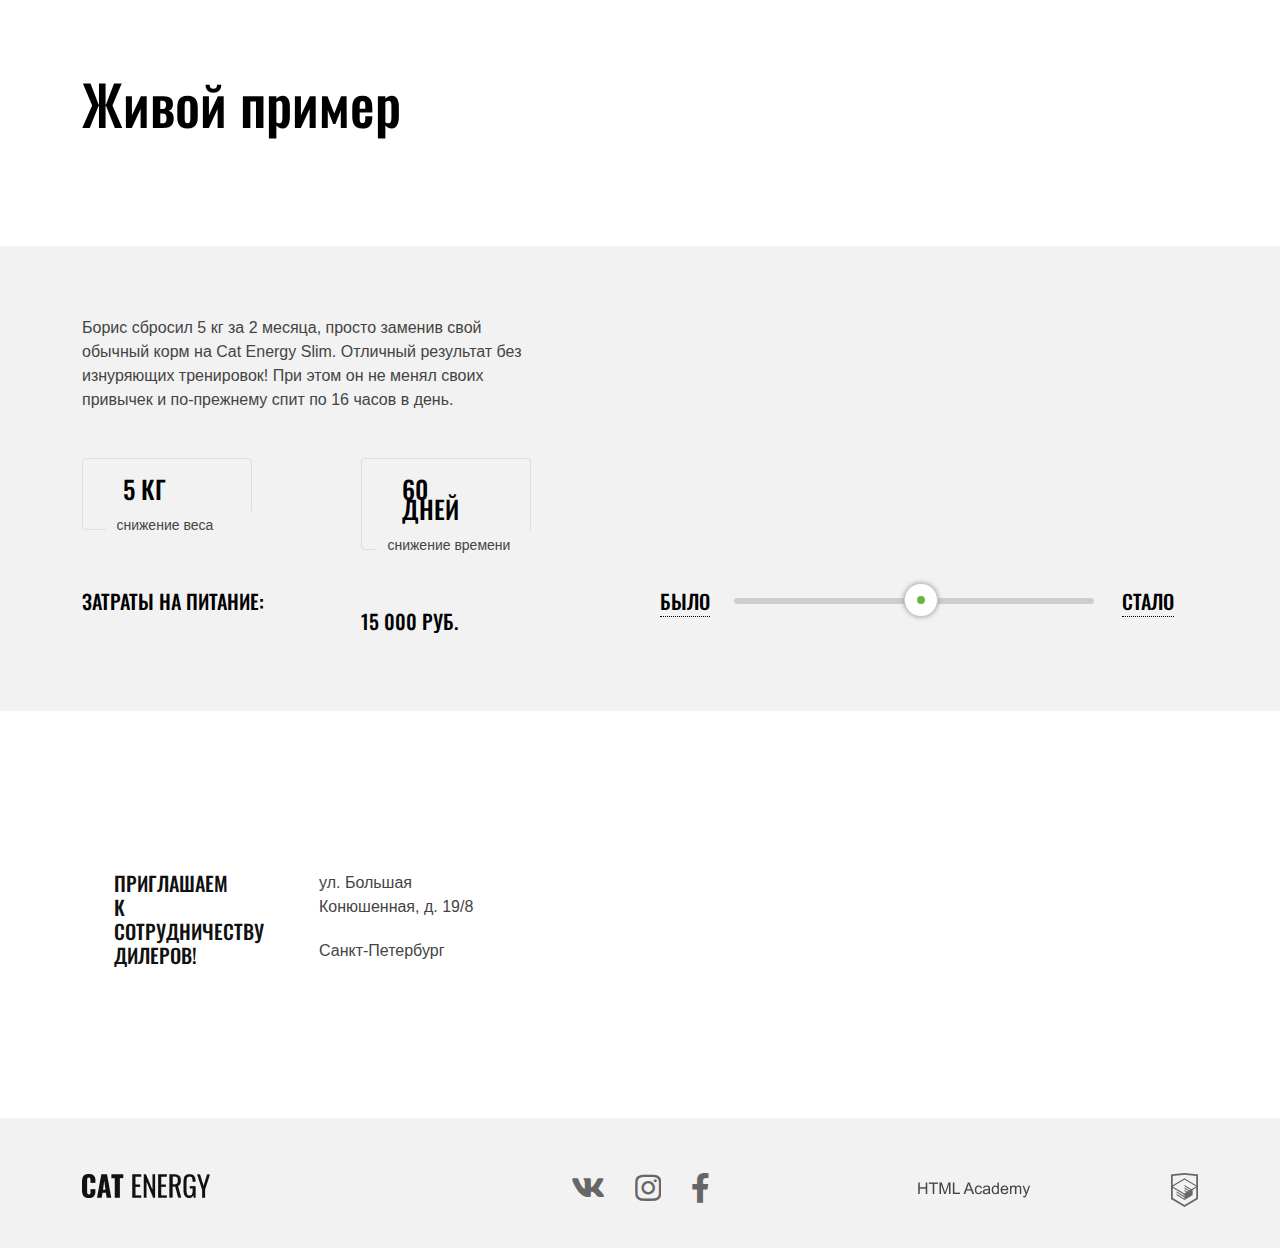
==== commit 0a78c4f6: "New animations were added. Google map is set up." ====
--- a/index.html
+++ b/index.html
@@ -75,7 +75,8 @@
 
             <img class="header-cover" src="./img/header-cover.png" alt="">
 
-            <img class="header-can" src="./img/index-can-tablet 1.png" alt="">
+            <img class="header-can" src="./img/index-can-tablet 1.png" alt="" data-aos="zoom-in-up"
+                data-aos-duration="800" />
         </div>
         <div class="clr"></div>
     </header>
@@ -83,7 +84,7 @@
     <main>
         <div class="container">
             <div class="col-md-6 card-md-6">
-                <div class="catalog-card">
+                <div class="catalog-card" data-aos="fade-right" data-aos-duration="800">
                     <div class="container">
                         <div class="col-sm-3">
                             <img id="sitting-cat" src="./img/sitting-cat.png" alt="">
@@ -101,7 +102,7 @@
             </div>
 
             <div class="col-md-6 card-md-6">
-                <div class="catalog-card">
+                <div class="catalog-card" data-aos="fade-left" data-aos-duration="800">
                     <div class="container">
                         <div class="col-sm-3">
                             <img class="bars" src="./img/bars.png" alt="">
@@ -124,9 +125,9 @@
 
             <div class="col-md-3">
                 <div class="card-md-3 card-md-3-1 ">
-                    <img src="./img/leaf-sq.png" alt="">
-
-                    <p>
+                    <img src="./img/leaf-sq.png" alt="" data-aos="zoom-in" data-aos-duration="700">
+
+                    <p data-aos="fade-up" data-aos-duration="700">
                         Функциональное питание
                         содержит только полезные
                         питательные вещества.
@@ -135,9 +136,9 @@
             </div>
             <div class="col-md-3">
                 <div class="card-md-3 card-md-3-2">
-                    <img src="./img/water-sq.png" alt="">
-
-                    <p>
+                    <img src="./img/water-sq.png" alt="" data-aos="zoom-in" data-aos-duration="700">
+
+                    <p data-aos="fade-up" data-aos-duration="700">
                         Выпускается в виде порошка,
                         который нужно лишь залить
                         кипятком и готово.
@@ -146,9 +147,9 @@
             </div>
             <div class="col-md-3">
                 <div class="card-md-3 card-md-3-3">
-                    <img src="./img/knife-sq.png" alt="">
-
-                    <p>
+                    <img src="./img/knife-sq.png" alt="" data-aos="zoom-in" data-aos-duration="700">
+
+                    <p data-aos="fade-up" data-aos-duration="700">
                         Замените один-два приема
                         обычной еды на наше
                         функциональное питание.
@@ -157,9 +158,9 @@
             </div>
             <div class="col-md-3">
                 <div class="card-md-3 card-md-3-4">
-                    <img src="./img/clock-sq.png" alt="">
-
-                    <p>
+                    <img src="./img/clock-sq.png" alt="" data-aos="zoom-in" data-aos-duration="700">
+
+                    <p data-aos="fade-up" data-aos-duration="700">
                         Уже через месяц наслаждайтесь
                         изменениями к лучшему
                         вашего питомца!
@@ -198,7 +199,8 @@
                 </div>
 
                 <div class="col-md-6 half-cats-block">
-                    <img class="half-cats" src="./img/half-cats-tablet.png" alt="">
+                    <img class="half-cats" src="./img/half-cats-tablet.png" alt="" data-aos="zoom-in-up"
+                        data-aos-duration="1100">
 
                     <h4 class="bilo">было</h4>
 
@@ -216,26 +218,24 @@
 
         <div class="clr"></div>
 
-        <div class="map">
-            <div class="container">
-                <div class="col-md-6">
-                    <div class="map-card">
-                        <h4>
-                            приглашаем
-                            к сотрудничеству
-                            дилеров!
-                        </h4>
-                        <p>
-                            ул. Большая
-                            Конюшенная, д. 19/8
-                        </p>
-                        <p>Санкт-Петербург</p>
-                    </div>
-                </div>
-                <img class="map-pin" src="./img/map pin.png.png" alt="">
-            </div>
-        </div>
-        <div class="clr"></div>
+        <div id="map">
+            <div class="map-card">
+                <h4>
+                    приглашаем
+                    к сотрудничеству
+                    дилеров!
+                </h4>
+                <p>
+                    ул. Большая
+                    Конюшенная, д. 19/8
+                </p>
+                <p>Санкт-Петербург</p>
+            </div>
+            <iframe
+                src="https://www.google.com/maps/embed?pb=!1m18!1m12!1m3!1d4678.564067508164!2d30.322606869311823!3d59.9389424462075!2m3!1f0!2f0!3f0!3m2!1i1024!2i768!4f13.1!3m3!1m2!1s0x469631f6df7d3481%3A0xc0016be317f9a6fd!2sCat%20Energy!5e0!3m2!1sen!2s!4v1652175841561!5m2!1sen!2s"
+                width="100%" height="400" style="border:0;" allowfullscreen loading=" lazy"
+                referrerpolicy="no-referrer-when-downgrade"></iframe>
+        </div>
     </main>
 
     <footer class="footer">
@@ -265,6 +265,11 @@
     <script src="./aos/dist/aos.js"></script>
     <script src="./Bootstrap/js/bootstrap.min.js"></script>
     <script src="./js/main.js"></script>
+    <script>
+        AOS.init({
+            easing: 'ease-in-out-sine'
+        });
+    </script>
 </body>
 
 </html>--- a/styles/main/main.css
+++ b/styles/main/main.css
@@ -261,6 +261,7 @@
   background-repeat: no-repeat;
   background-position: center center;
   height: 300px;
+  overflow: hidden;
 }
 
 .card-md-3 > img {
@@ -402,18 +403,17 @@
   height: auto !important;
 }
 
-.map {
-  height: 400px;
-  background-repeat: no-repeat;
-  background-size: cover;
-  background-image: url(../../img/tablet-map.png);
+#map {
+  position: relative;
+  padding: 0 !important;
 }
 
 .map-card {
-  width: 90%;
-  height: 180px;
+  position: absolute;
+  width: 570px;
+  height: 200px;
   background-color: #fff;
-  margin-top: 110px;
+  margin: 95px 6vw;
 }
 
 .map-card > h4 {
@@ -433,10 +433,6 @@
   margin-bottom: -50px;
 }
 
-.map-pin {
-  display: none;
-}
-
 /* Main Part Ends here */
 /* Footer */
 footer {
@@ -554,8 +550,13 @@
   .bilo {
     margin: 340px 20px 0 !important;
   }
+  .map-card {
+    width: 450px;
+    height: 190px;
+    margin: 110px 5vw;
+  }
   .map-card > p {
-    padding: 50px 45px 20px;
+    padding: 50px 30px 20px;
   }
   footer {
     overflow: hidden;
@@ -659,11 +660,15 @@
   .dot {
     margin: 10px auto;
   }
+  .map-card {
+    width: 400px;
+    height: 170px;
+  }
   .map-card > h4 {
-    padding: 50px 40px 0;
+    padding: 45px 35px 0;
   }
   .map-card > p {
-    padding: 50px 25px 20px;
+    padding: 45px 15px 10px;
   }
 }
 
@@ -791,31 +796,22 @@
   .circle {
     margin: 0 33% 58px -38%;
   }
-  .map {
-    height: 580px;
-    position: relative;
-    background-position: bottom right;
-  }
   .map-card {
-    position: absolute;
+    position: static;
     width: 100%;
-    top: 0;
-    left: 0%;
+    height: 200px;
     margin: 0;
+    background-color: #F2F2F2;
   }
   .map-card > h4 {
     width: 27%;
+    padding: 55px 40px 0;
   }
   .map-card > p {
     width: 27%;
-    margin-left: 69%;
+    margin-left: 68%;
+    padding: 55px 15px 0px;
     text-align: right;
-  }
-  .map-pin {
-    position: absolute;
-    display: block;
-    top: 300px;
-    left: 30%;
   }
   .icons > a > i {
     font-size: 26px;
@@ -1021,14 +1017,9 @@
     margin: -70px auto 0;
     width: 500px !important;
   }
-  .map {
-    height: 470px;
-  }
-  .map-pin {
-    display: none;
-  }
   .map-card {
-    height: 110px;
+    background-color: #fff;
+    height: 120px;
     overflow: hidden;
   }
   .map-card > h4 {
